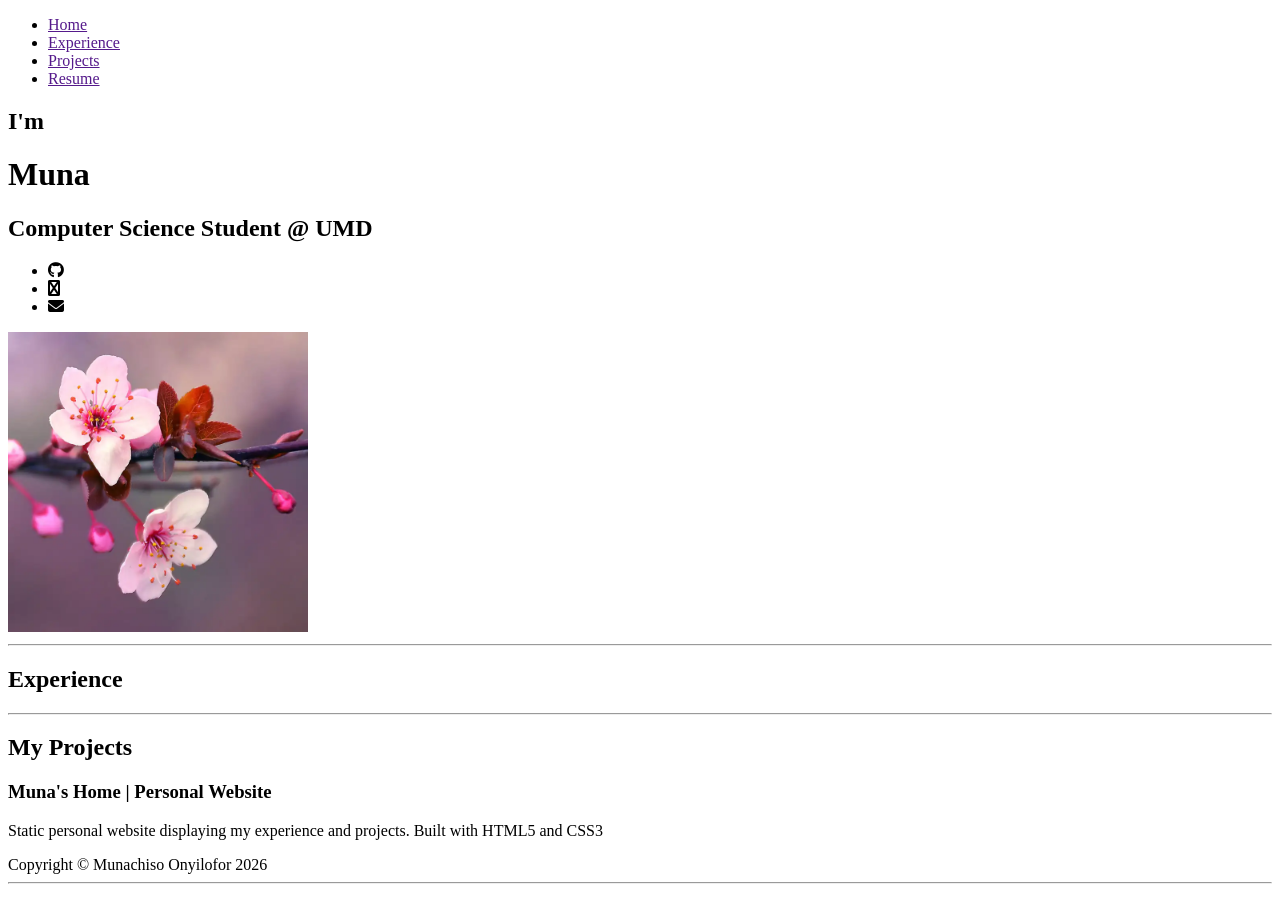
==== index.html @ 90db6a63 "Added initial HTML structure and some content on a project" ====
<!DOCTYPE html>
<html lang="en">
<head>
    <meta charset="UTF-8">
    <meta name="viewport" content="width=device-width, initial-scale=1.0">
    <link rel="stylesheet" href="https://cdnjs.cloudflare.com/ajax/libs/font-awesome/6.5.1/css/all.min.css">
    <title>Muna's Home</title>
</head>
<body>
    <nav>
        <ul>
            <li><a href="">Home</a></li>
            <li><a href="">Experience</a></li>
            <li><a href="">Projects</a></li>
            <li><a href="">Resume</a></li>
        </ul>
        
    </nav>

    <div id="front-page">
        <h2>I'm</h2>
        <h1>Muna</h1>
        <h2>Computer Science Student @ UMD</h2>

        <div id="socials">

            <ul>
                <li><i class="fa-brands fa-github"></i></li>
                <li><i class="fa fa-linkedin" aria-hidden="true"></i></li>
                <li><i class="fa-solid fa-envelope"></i></li>
            </ul>
        </div>


        <img src="./images/japanese-cherry-blossom.webp" alt="Picture of Japanese Cherry Blossom" width="300">
    </div>

    <hr>

    <div class="front-section" id="experience-section">
        <h2>Experience</h2>
    </div>

    <hr>

    <div class="front-section" id="project-section">
        <h2>My Projects</h2>

        <div class="project">
            <h3>Muna's Home | Personal Website</h3>
            <p>Static personal website displaying my experience and projects. Built with HTML5 and CSS3</p>
        </div>

        <div class="project">

        </div>

        <div class="project">

        </div>
    </div>

    <footer>Copyright &copy; Munachiso Onyilofor 2026</footer>

    <hr>
</body>
</html>
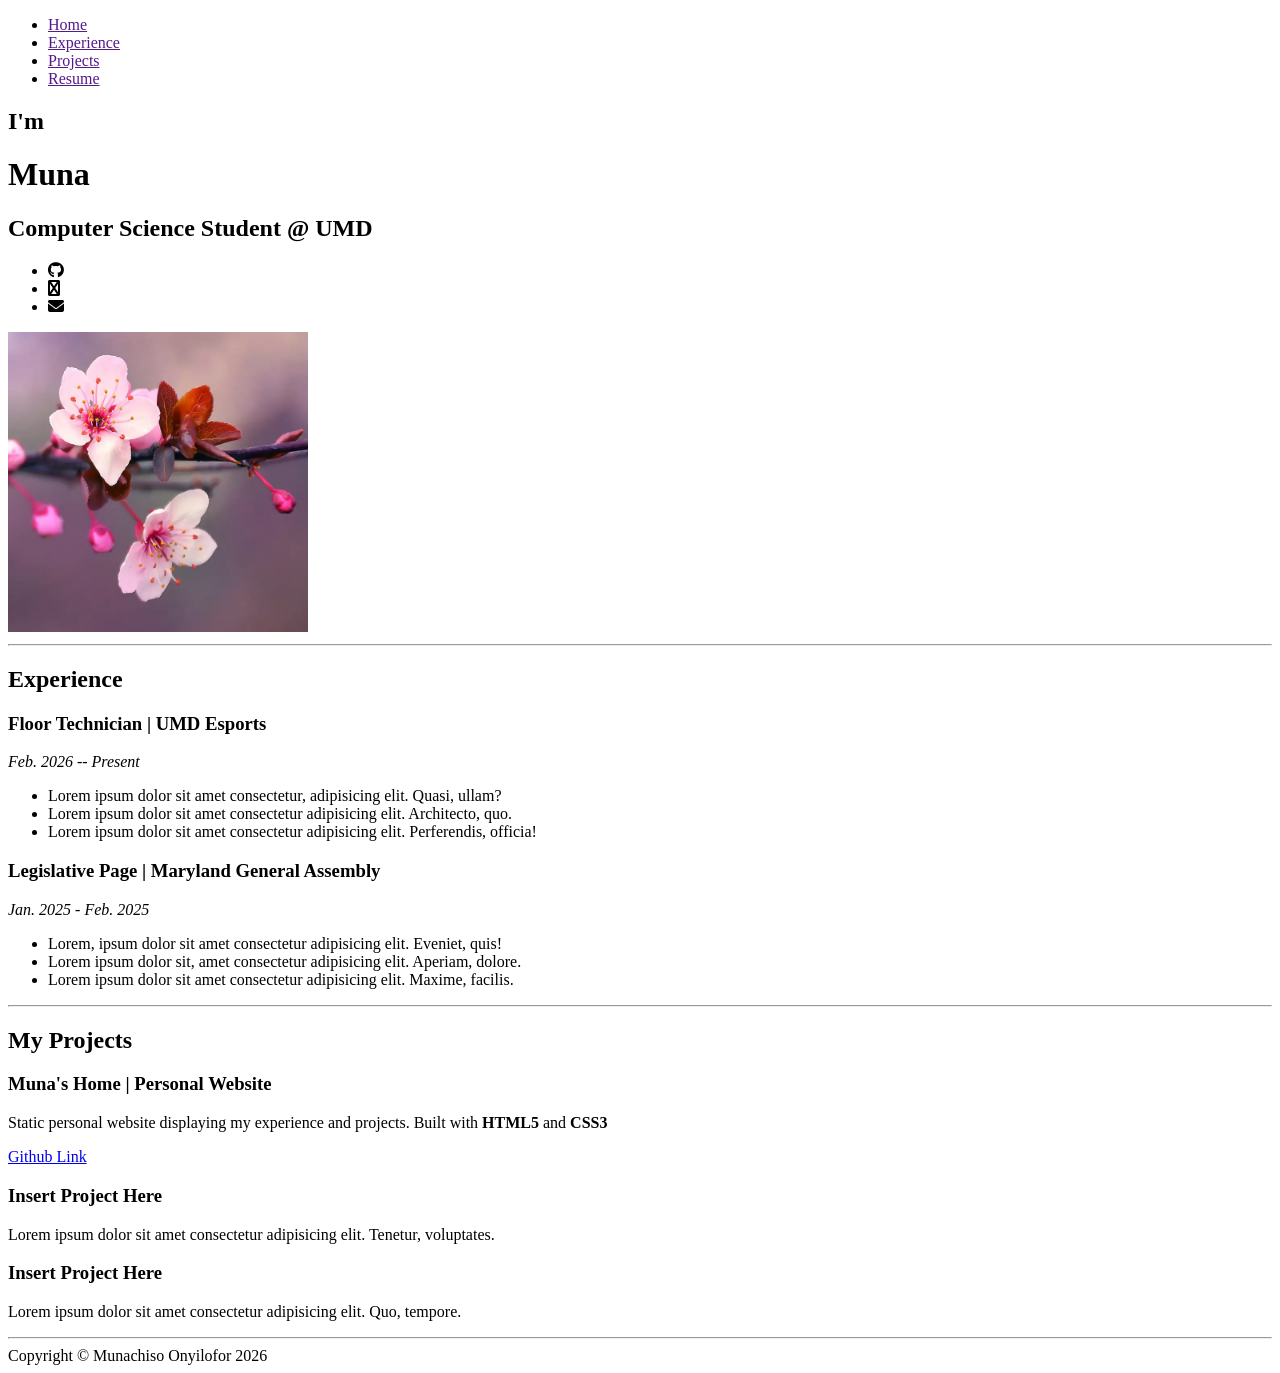
==== commit 23cc8842: "Added experiences to project" ====
--- a/index.html
+++ b/index.html
@@ -1,11 +1,13 @@
 <!DOCTYPE html>
 <html lang="en">
+
 <head>
     <meta charset="UTF-8">
     <meta name="viewport" content="width=device-width, initial-scale=1.0">
     <link rel="stylesheet" href="https://cdnjs.cloudflare.com/ajax/libs/font-awesome/6.5.1/css/all.min.css">
     <title>Muna's Home</title>
 </head>
+
 <body>
     <nav>
         <ul>
@@ -14,7 +16,7 @@
             <li><a href="">Projects</a></li>
             <li><a href="">Resume</a></li>
         </ul>
-        
+
     </nav>
 
     <div id="front-page">
@@ -39,6 +41,26 @@
 
     <div class="front-section" id="experience-section">
         <h2>Experience</h2>
+
+        <div class="experience">
+            <h3>Floor Technician | UMD Esports</h3>
+            <em>Feb. 2026 -- Present</em>
+            <ul>
+                <li>Lorem ipsum dolor sit amet consectetur, adipisicing elit. Quasi, ullam?</li>
+                <li>Lorem ipsum dolor sit amet consectetur adipisicing elit. Architecto, quo.</li>
+                <li>Lorem ipsum dolor sit amet consectetur adipisicing elit. Perferendis, officia!</li>
+            </ul>
+        </div>
+
+        <div class="experience">
+            <h3>Legislative Page | Maryland General Assembly</h3>
+            <em>Jan. 2025 - Feb. 2025</em>
+            <ul>
+                <li>Lorem, ipsum dolor sit amet consectetur adipisicing elit. Eveniet, quis!</li>
+                <li>Lorem ipsum dolor sit, amet consectetur adipisicing elit. Aperiam, dolore.</li>
+                <li>Lorem ipsum dolor sit amet consectetur adipisicing elit. Maxime, facilis.</li>
+            </ul>
+        </div>
     </div>
 
     <hr>
@@ -48,20 +70,29 @@
 
         <div class="project">
             <h3>Muna's Home | Personal Website</h3>
-            <p>Static personal website displaying my experience and projects. Built with HTML5 and CSS3</p>
+            <p>Static personal website displaying my experience and projects. Built with <strong>HTML5</strong> and
+                <strong>CSS3</strong></p>
+                <a href="https://github.com/muna-o/personal-website" title="Github">Github Link</a>
         </div>
 
         <div class="project">
-
+            <h3>Insert Project Here</h3>
+            <p>Lorem ipsum dolor sit amet consectetur adipisicing elit. Tenetur, voluptates.</p>
         </div>
 
         <div class="project">
-
+            <h3>Insert Project Here</h3>
+            <p>Lorem ipsum dolor sit amet consectetur adipisicing elit. Quo, tempore.</p>
         </div>
     </div>
 
+    <hr>
+
+    <div class="front-section" id="skills-section"></div>
+
     <footer>Copyright &copy; Munachiso Onyilofor 2026</footer>
 
-    <hr>
+    
 </body>
-</html>
+
+</html>
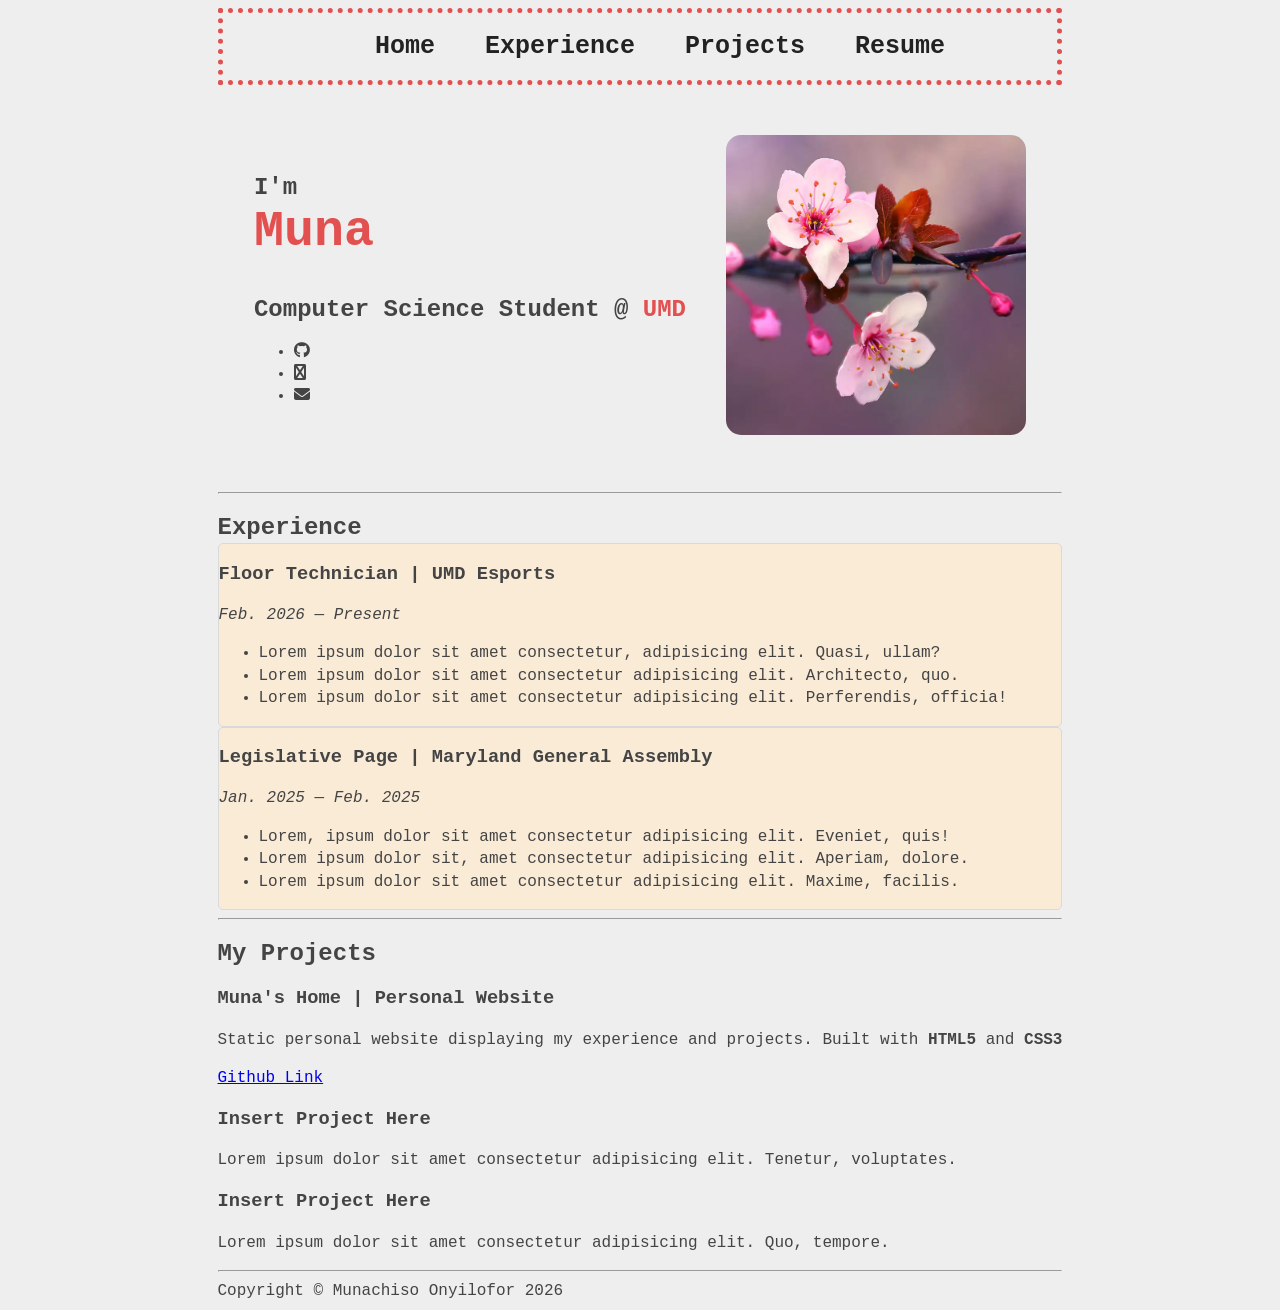
==== commit 9cf49f16: "Added basic styling to webpage. Background color, color, color scheme, centered text." ====
--- a/index.html
+++ b/index.html
@@ -5,36 +5,52 @@
     <meta charset="UTF-8">
     <meta name="viewport" content="width=device-width, initial-scale=1.0">
     <link rel="stylesheet" href="https://cdnjs.cloudflare.com/ajax/libs/font-awesome/6.5.1/css/all.min.css">
+    <link rel="stylesheet" href="styles.css">
     <title>Muna's Home</title>
 </head>
 
 <body>
-    <nav>
-        <ul>
-            <li><a href="">Home</a></li>
-            <li><a href="">Experience</a></li>
-            <li><a href="">Projects</a></li>
-            <li><a href="">Resume</a></li>
+
+</body>
+
+
+
+<div class="page-wrapper">
+
+    <!-- Navigation Bar To Go Through Page-->
+    <nav id="navigation-bar">
+        <ul class="main-nav">
+            <li><a href="index.html">Home</a></li>
+            <li><a href="#experience-section">Experience</a></li>
+            <li><a href="#project-section">Projects</a></li>
+            <li><a href="resume.html">Resume</a></li>
         </ul>
 
     </nav>
 
     <div id="front-page">
-        <h2>I'm</h2>
-        <h1>Muna</h1>
-        <h2>Computer Science Student @ UMD</h2>
 
-        <div id="socials">
+        <div class="left-side">
 
-            <ul>
-                <li><i class="fa-brands fa-github"></i></li>
-                <li><i class="fa fa-linkedin" aria-hidden="true"></i></li>
-                <li><i class="fa-solid fa-envelope"></i></li>
-            </ul>
+
+            <h2>I'm</h2>
+            <h1 id="title">Muna</h1>
+            <h2>Computer Science Student @ <span class="emphasized-text">UMD</span></h2>
+
+            <div id="socials">
+
+                <ul>
+                    <li><i class="fa-brands fa-github"></i></li>
+                    <li><i class="fa fa-linkedin" aria-hidden="true"></i></li>
+                    <li><i class="fa-solid fa-envelope"></i></li>
+                </ul>
+            </div>
         </div>
 
-
-        <img src="./images/japanese-cherry-blossom.webp" alt="Picture of Japanese Cherry Blossom" width="300">
+        <div class="right-side">
+            <img id="profile-pic" src="./images/japanese-cherry-blossom.webp" alt="Picture of Japanese Cherry Blossom"
+                width="300">
+        </div>
     </div>
 
     <hr>
@@ -44,7 +60,7 @@
 
         <div class="experience">
             <h3>Floor Technician | UMD Esports</h3>
-            <em>Feb. 2026 -- Present</em>
+            <em>Feb. 2026 &mdash; Present</em>
             <ul>
                 <li>Lorem ipsum dolor sit amet consectetur, adipisicing elit. Quasi, ullam?</li>
                 <li>Lorem ipsum dolor sit amet consectetur adipisicing elit. Architecto, quo.</li>
@@ -54,7 +70,7 @@
 
         <div class="experience">
             <h3>Legislative Page | Maryland General Assembly</h3>
-            <em>Jan. 2025 - Feb. 2025</em>
+            <em>Jan. 2025 &mdash; Feb. 2025</em>
             <ul>
                 <li>Lorem, ipsum dolor sit amet consectetur adipisicing elit. Eveniet, quis!</li>
                 <li>Lorem ipsum dolor sit, amet consectetur adipisicing elit. Aperiam, dolore.</li>
@@ -71,8 +87,9 @@
         <div class="project">
             <h3>Muna's Home | Personal Website</h3>
             <p>Static personal website displaying my experience and projects. Built with <strong>HTML5</strong> and
-                <strong>CSS3</strong></p>
-                <a href="https://github.com/muna-o/personal-website" title="Github">Github Link</a>
+                <strong>CSS3</strong>
+            </p>
+            <a href="https://github.com/muna-o/personal-website" title="Github">Github Link</a>
         </div>
 
         <div class="project">
@@ -92,7 +109,7 @@
 
     <footer>Copyright &copy; Munachiso Onyilofor 2026</footer>
 
-    
+</div>
 </body>
 
 </html>
--- a/styles.css
+++ b/styles.css
@@ -0,0 +1,96 @@
+body {
+    line-height: 1.4;
+    background-color: #EEEEEE;
+    font-family: 'Courier New', Courier, monospace;
+    color: #444;
+    font-size: 16px;
+
+    display: flex;
+    align-items: center;
+    justify-content: center;
+}
+
+#navigation-bar {
+    display: flex;
+    align-items: center;
+    justify-content: center;
+    border: rgb(226, 80, 80) dotted 5px;
+}
+
+.main-nav {
+    display: flex;
+    flex: wrap;
+    list-style: none;
+    gap: 50px;
+    align-items: center;
+
+}
+
+.main-nav ul {
+    padding: 0.5em 1em;
+    display: block;
+    margin: 0;
+    padding: 0;
+}
+
+.main-nav a {
+    text-decoration: none;
+    color: #222222;
+    font-weight: bold;
+}
+
+.main-nav li a {
+    font-size: 25px;
+
+}
+
+#front-page {
+    margin-top: 50px;
+    margin-bottom: 50px;
+    align-items: center;
+    justify-content: center;
+    display: flex;
+
+}
+
+#front-page .left-side {
+    margin-right: 20px;
+}
+
+#front-page .right-side {
+    margin-left: 20px;
+}
+
+h1 {
+    color: rgb(226, 80, 80);
+    font-size: 50px;
+}
+
+h1,
+h2,
+h3 {
+    line-height: 1.2
+}
+
+#profile-pic {
+    border-radius: 15px;
+}
+
+h2 {
+    margin-bottom: 0px;
+}
+
+#title {
+    margin-top: 0px;
+}
+
+.experience {
+    background-color: antiquewhite;
+    border: 1px solid hsl(0, 0%, 85%);
+    border-radius: 5px;
+
+}
+
+.emphasized-text {
+    color: rgb(226, 80, 80);
+}
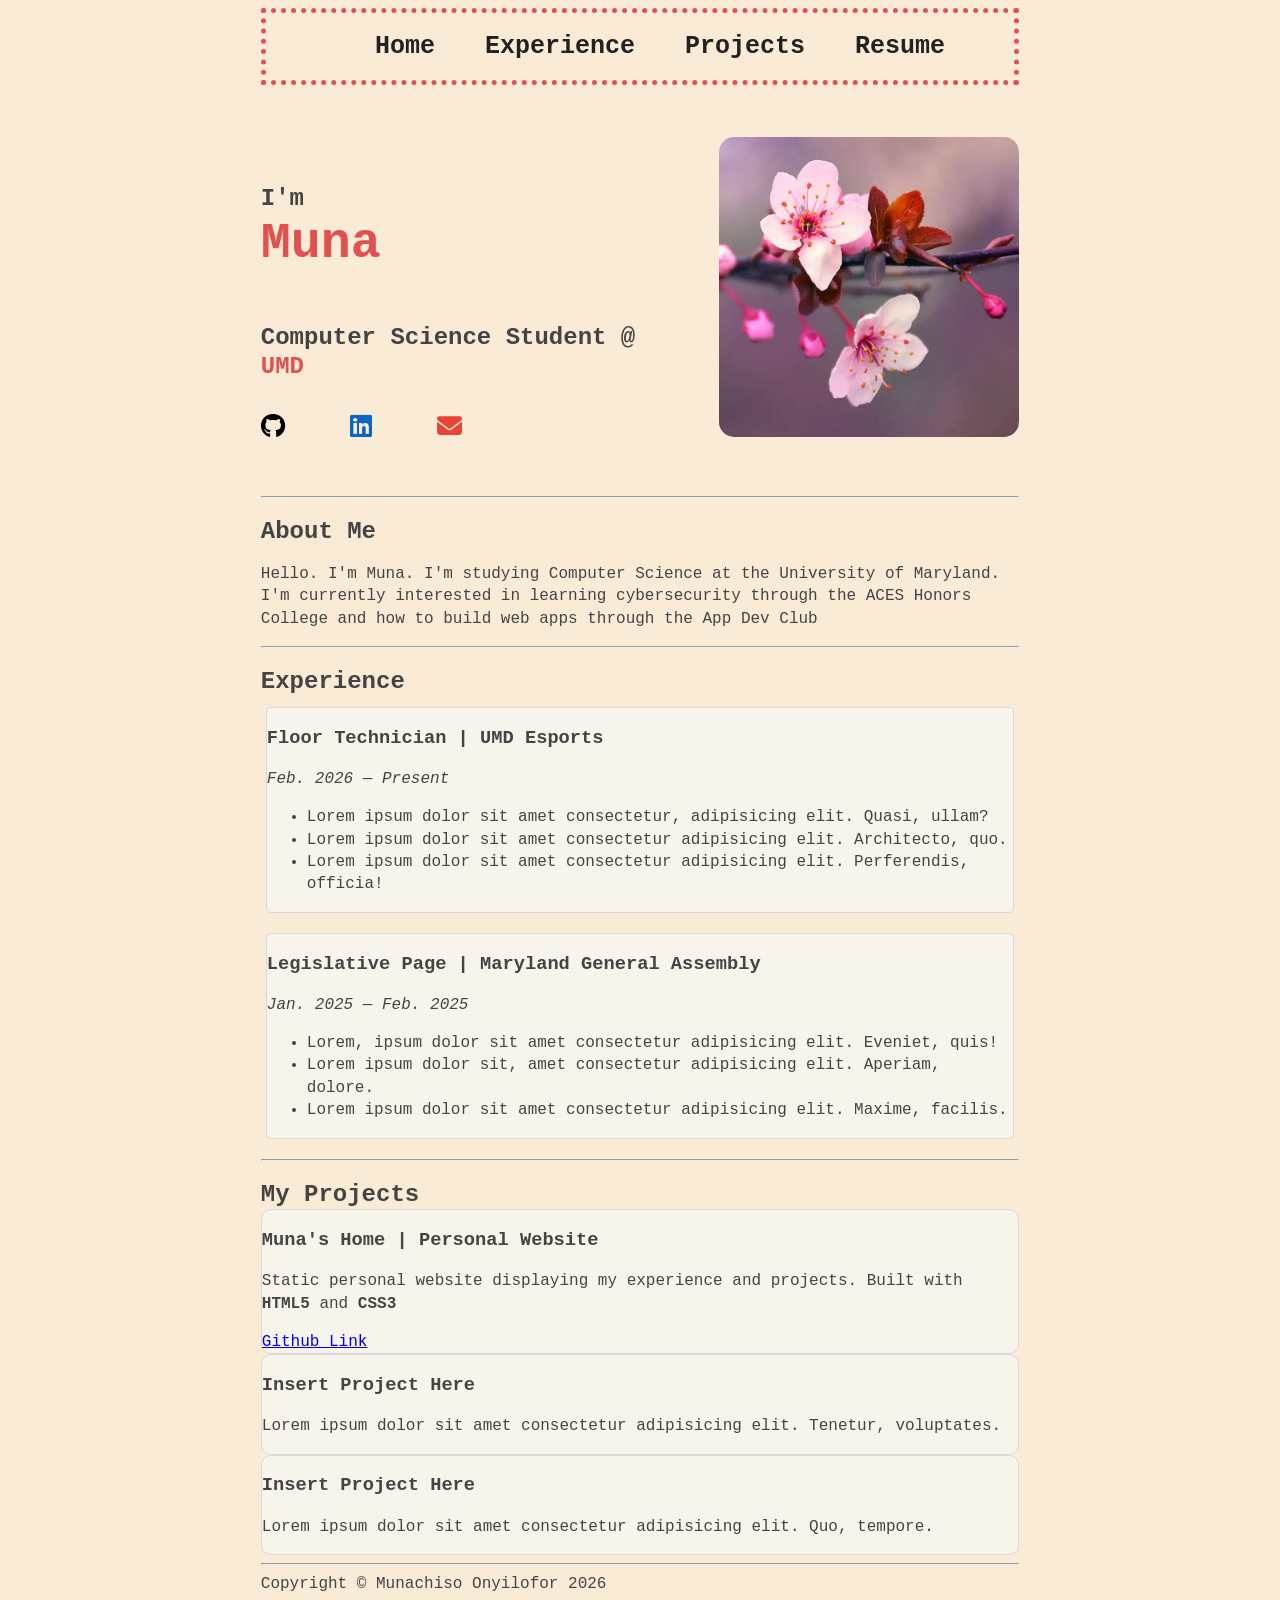
==== commit 7c0a40c7: "Added styling to socials icons" ====
--- a/index.html
+++ b/index.html
@@ -11,105 +11,113 @@
 
 <body>
 
-</body>
 
 
+    <div class="page-wrapper">
 
-<div class="page-wrapper">
+        <!-- Navigation Bar To Go Through Page-->
+        <nav id="navigation-bar">
+            <ul class="main-nav">
+                <li><a href="index.html">Home</a></li>
+                <li><a href="#experience-section">Experience</a></li>
+                <li><a href="#project-section">Projects</a></li>
+                <li><a href="resume.html">Resume</a></li>
+            </ul>
 
-    <!-- Navigation Bar To Go Through Page-->
-    <nav id="navigation-bar">
-        <ul class="main-nav">
-            <li><a href="index.html">Home</a></li>
-            <li><a href="#experience-section">Experience</a></li>
-            <li><a href="#project-section">Projects</a></li>
-            <li><a href="resume.html">Resume</a></li>
-        </ul>
+        </nav>
 
-    </nav>
+        <div id="front-page">
 
-    <div id="front-page">
-
-        <div class="left-side">
+            <div class="left-side">
 
 
-            <h2>I'm</h2>
-            <h1 id="title">Muna</h1>
-            <h2>Computer Science Student @ <span class="emphasized-text">UMD</span></h2>
+                <h2>I'm</h2>
+                <h1 id="title">Muna</h1>
+                <h2>Computer Science Student @ <span class="emphasized-text">UMD</span></h2>
 
-            <div id="socials">
+                <div id="socials">
+                    <ul>
+                        <li><a href="https://github.com/muna-o" target="_blank"><span class="github-icon"><i
+                                        class="fa-brands fa-github"></i></span></a></li>
+                        <li><a href="https://www.linkedin.com/in/munachiso-onyilofor-611971385/" target="_blank"><span class="linkedin-icon"><i
+                                    class="fa-brands fa-linkedin"></i></span></a></li>
+                        <li><a href="mailto:munao@terpmail.umd.edu" target="_blank"><span class="email-icon"><i class="fa-solid fa-envelope"></i></span></a></li>
+                    </ul>
+                </div>
+            </div>
 
+            <div class="right-side">
+                <img id="profile-pic" src="./images/japanese-cherry-blossom.webp"
+                    alt="Picture of Japanese Cherry Blossom" width="300">
+            </div>
+        </div>
+
+        <hr>
+
+        <div class="about-me">
+            <h2>About Me</h2>
+            <p>Hello. I'm Muna. I'm studying Computer Science at the University of Maryland. I'm currently interested in
+                learning cybersecurity through the ACES Honors College and how to build web apps through the App Dev
+                Club</p>
+        </div>
+
+        <hr>
+
+        <div class="front-section" id="experience-section">
+            <h2>Experience</h2>
+
+            <div class="experience">
+                <h3>Floor Technician | UMD Esports</h3>
+                <em>Feb. 2026 &mdash; Present</em>
                 <ul>
-                    <li><i class="fa-brands fa-github"></i></li>
-                    <li><i class="fa fa-linkedin" aria-hidden="true"></i></li>
-                    <li><i class="fa-solid fa-envelope"></i></li>
+                    <li>Lorem ipsum dolor sit amet consectetur, adipisicing elit. Quasi, ullam?</li>
+                    <li>Lorem ipsum dolor sit amet consectetur adipisicing elit. Architecto, quo.</li>
+                    <li>Lorem ipsum dolor sit amet consectetur adipisicing elit. Perferendis, officia!</li>
+                </ul>
+            </div>
+
+            <div class="experience">
+                <h3>Legislative Page | Maryland General Assembly</h3>
+                <em>Jan. 2025 &mdash; Feb. 2025</em>
+                <ul>
+                    <li>Lorem, ipsum dolor sit amet consectetur adipisicing elit. Eveniet, quis!</li>
+                    <li>Lorem ipsum dolor sit, amet consectetur adipisicing elit. Aperiam, dolore.</li>
+                    <li>Lorem ipsum dolor sit amet consectetur adipisicing elit. Maxime, facilis.</li>
                 </ul>
             </div>
         </div>
 
-        <div class="right-side">
-            <img id="profile-pic" src="./images/japanese-cherry-blossom.webp" alt="Picture of Japanese Cherry Blossom"
-                width="300">
-        </div>
-    </div>
+        <hr>
 
-    <hr>
+        <div class="front-section" id="project-section">
+            <h2>My Projects</h2>
 
-    <div class="front-section" id="experience-section">
-        <h2>Experience</h2>
+            <div class="project">
+                <h3>Muna's Home | Personal Website</h3>
+                <p>Static personal website displaying my experience and projects. Built with <strong>HTML5</strong> and
+                    <strong>CSS3</strong>
+                </p>
+                <a href="https://github.com/muna-o/personal-website" title="Github">Github Link</a>
+            </div>
 
-        <div class="experience">
-            <h3>Floor Technician | UMD Esports</h3>
-            <em>Feb. 2026 &mdash; Present</em>
-            <ul>
-                <li>Lorem ipsum dolor sit amet consectetur, adipisicing elit. Quasi, ullam?</li>
-                <li>Lorem ipsum dolor sit amet consectetur adipisicing elit. Architecto, quo.</li>
-                <li>Lorem ipsum dolor sit amet consectetur adipisicing elit. Perferendis, officia!</li>
-            </ul>
+            <div class="project">
+                <h3>Insert Project Here</h3>
+                <p>Lorem ipsum dolor sit amet consectetur adipisicing elit. Tenetur, voluptates.</p>
+            </div>
+
+            <div class="project">
+                <h3>Insert Project Here</h3>
+                <p>Lorem ipsum dolor sit amet consectetur adipisicing elit. Quo, tempore.</p>
+            </div>
         </div>
 
-        <div class="experience">
-            <h3>Legislative Page | Maryland General Assembly</h3>
-            <em>Jan. 2025 &mdash; Feb. 2025</em>
-            <ul>
-                <li>Lorem, ipsum dolor sit amet consectetur adipisicing elit. Eveniet, quis!</li>
-                <li>Lorem ipsum dolor sit, amet consectetur adipisicing elit. Aperiam, dolore.</li>
-                <li>Lorem ipsum dolor sit amet consectetur adipisicing elit. Maxime, facilis.</li>
-            </ul>
-        </div>
+        <hr>
+
+        <div class="front-section" id="skills-section"></div>
+
+        <footer>Copyright &copy; Munachiso Onyilofor 2026</footer>
+
     </div>
-
-    <hr>
-
-    <div class="front-section" id="project-section">
-        <h2>My Projects</h2>
-
-        <div class="project">
-            <h3>Muna's Home | Personal Website</h3>
-            <p>Static personal website displaying my experience and projects. Built with <strong>HTML5</strong> and
-                <strong>CSS3</strong>
-            </p>
-            <a href="https://github.com/muna-o/personal-website" title="Github">Github Link</a>
-        </div>
-
-        <div class="project">
-            <h3>Insert Project Here</h3>
-            <p>Lorem ipsum dolor sit amet consectetur adipisicing elit. Tenetur, voluptates.</p>
-        </div>
-
-        <div class="project">
-            <h3>Insert Project Here</h3>
-            <p>Lorem ipsum dolor sit amet consectetur adipisicing elit. Quo, tempore.</p>
-        </div>
-    </div>
-
-    <hr>
-
-    <div class="front-section" id="skills-section"></div>
-
-    <footer>Copyright &copy; Munachiso Onyilofor 2026</footer>
-
-</div>
 </body>
 
 </html>
--- a/styles.css
+++ b/styles.css
@@ -1,13 +1,18 @@
 body {
     line-height: 1.4;
-    background-color: #EEEEEE;
+    background-color: antiquewhite;
     font-family: 'Courier New', Courier, monospace;
     color: #444;
     font-size: 16px;
 
-    display: flex;
-    align-items: center;
-    justify-content: center;
+    
+}
+
+.page-wrapper {
+    
+
+    max-width: 60%;
+    margin: 0 auto;
 }
 
 #navigation-bar {
@@ -19,7 +24,7 @@
 
 .main-nav {
     display: flex;
-    flex: wrap;
+    flex-wrap: wrap;
     list-style: none;
     gap: 50px;
     align-items: center;
@@ -53,12 +58,54 @@
 
 }
 
+#front-page h2 {
+    margin-top: 50px;
+}
+
 #front-page .left-side {
     margin-right: 20px;
 }
 
 #front-page .right-side {
-    margin-left: 20px;
+    margin-left: 50px;
+}
+
+#socials {
+    margin-top: 30px;
+    margin-bottom: 0px;
+    
+}
+
+#socials ul {
+    display: flex;
+    gap: 65px;
+    padding: 0;
+    margin: 0;
+    
+}
+
+#socials li{
+    list-style: none;
+    font-size: 25px;
+    
+}
+
+#socials a {
+    padding: 0;
+    margin: 0;
+    color: blue
+}
+
+#socials .github-icon {
+    color: black;
+}
+
+#socials .linkedin-icon {
+    color: #0A66C2;
+}
+
+#socials .email-icon {
+    color: #EA4335;
 }
 
 h1 {
@@ -85,10 +132,17 @@
 }
 
 .experience {
-    background-color: antiquewhite;
+    background-color: #f7f4eb;
     border: 1px solid hsl(0, 0%, 85%);
     border-radius: 5px;
+    margin: 10px 5px 20px 5px;
 
+}
+
+.project {
+    background-color: #f7f4eb;
+    border: 1px solid hsl(0, 0%, 85%);
+    border-radius : 10px;
 }
 
 .emphasized-text {
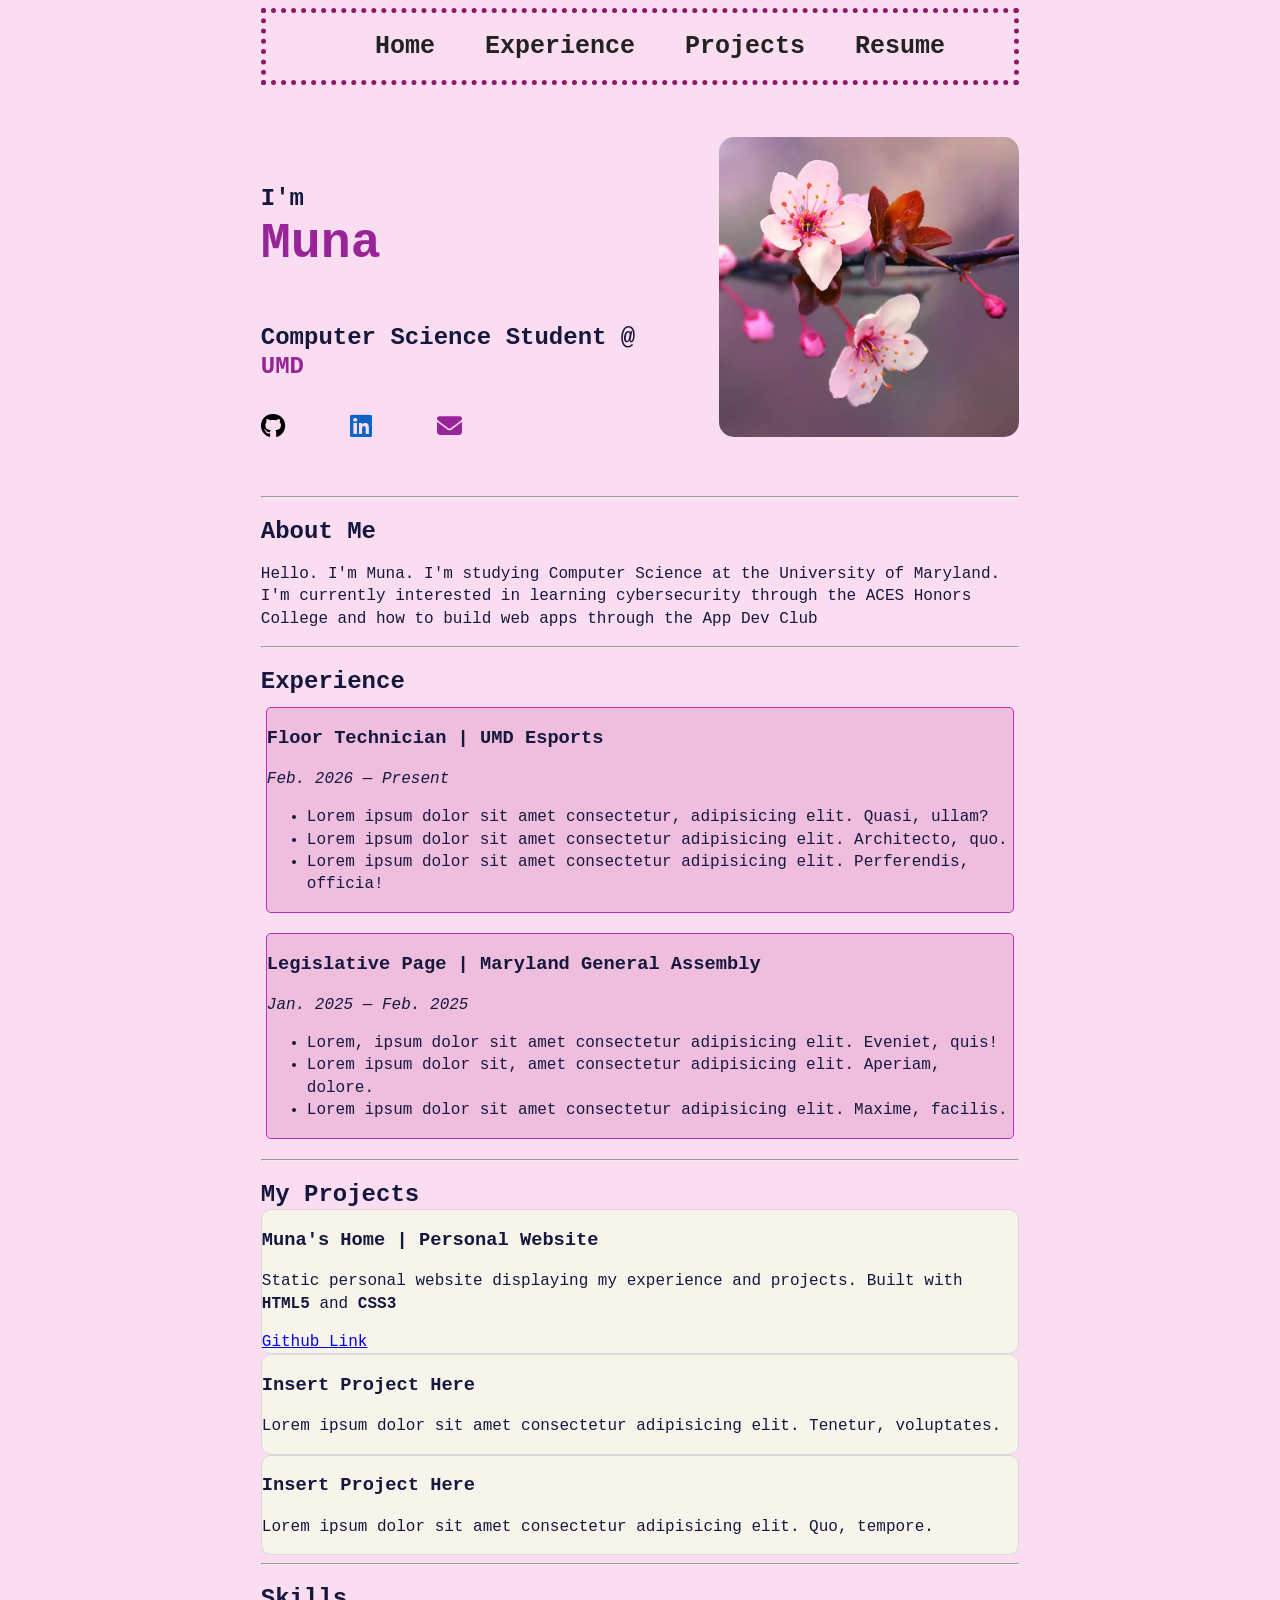
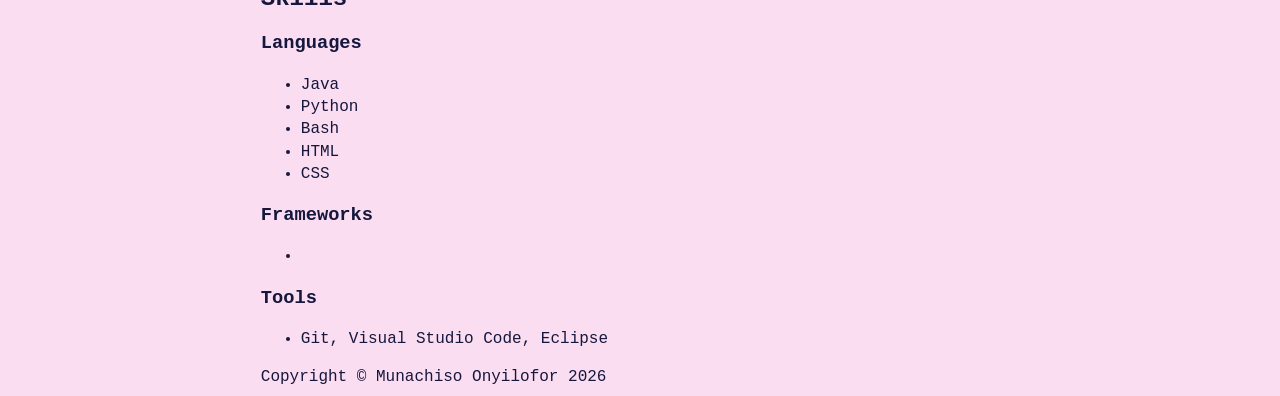
==== commit a7b3b8a4: "Complete style change (purple aesthetic)" ====
--- a/index.html
+++ b/index.html
@@ -113,7 +113,25 @@
 
         <hr>
 
-        <div class="front-section" id="skills-section"></div>
+        <div class="front-section" id="skills-section">
+            <h2>Skills</h2>
+            <h3>Languages</h3>
+            <ul>
+                <li>Java</li>
+                <li>Python</li>
+                <li>Bash</li>
+                <li>HTML</li>
+                <li>CSS</li>
+            </ul>
+            <h3>Frameworks</h3>
+            <ul>
+                <li></li>
+            </ul>
+            <h3>Tools</h3>
+            <ul>
+                <li>Git, Visual Studio Code, Eclipse</li>
+            </ul>
+        </div>
 
         <footer>Copyright &copy; Munachiso Onyilofor 2026</footer>
 
--- a/styles.css
+++ b/styles.css
@@ -1,8 +1,8 @@
 body {
     line-height: 1.4;
-    background-color: antiquewhite;
+    background-color: #fbddf1;
     font-family: 'Courier New', Courier, monospace;
-    color: #444;
+    color: #15173D;
     font-size: 16px;
 
     
@@ -10,7 +10,6 @@
 
 .page-wrapper {
     
-
     max-width: 60%;
     margin: 0 auto;
 }
@@ -19,7 +18,7 @@
     display: flex;
     align-items: center;
     justify-content: center;
-    border: rgb(226, 80, 80) dotted 5px;
+    border: #8f1867 dotted 5px;
 }
 
 .main-nav {
@@ -105,11 +104,11 @@
 }
 
 #socials .email-icon {
-    color: #EA4335;
+    color: #982598;
 }
 
 h1 {
-    color: rgb(226, 80, 80);
+    color: #982598;
     font-size: 50px;
 }
 
@@ -129,11 +128,12 @@
 
 #title {
     margin-top: 0px;
+    color:#982598;
 }
 
 .experience {
-    background-color: #f7f4eb;
-    border: 1px solid hsl(0, 0%, 85%);
+    background-color: #efbede;
+    border: 1px solid hsl(300, 59%, 45%);
     border-radius: 5px;
     margin: 10px 5px 20px 5px;
 
@@ -146,5 +146,5 @@
 }
 
 .emphasized-text {
-    color: rgb(226, 80, 80);
+    color: #982598;
 }
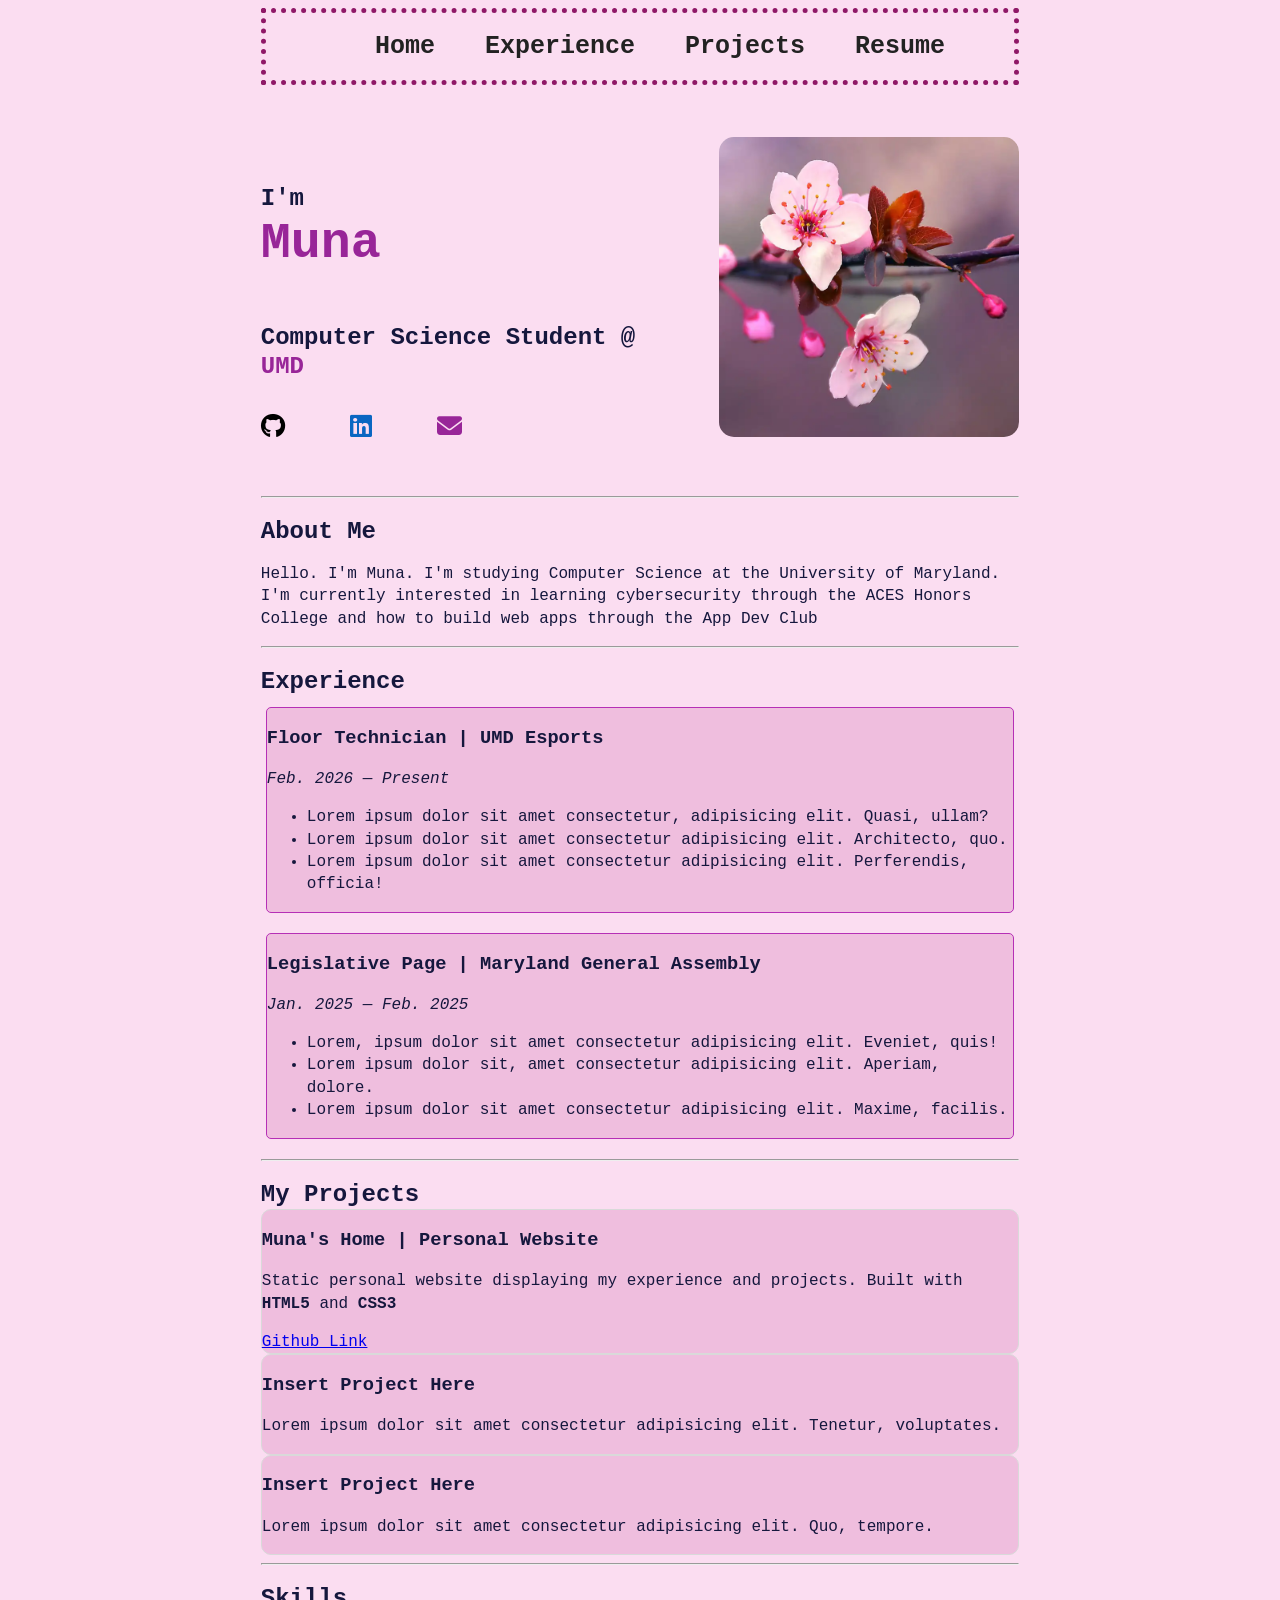
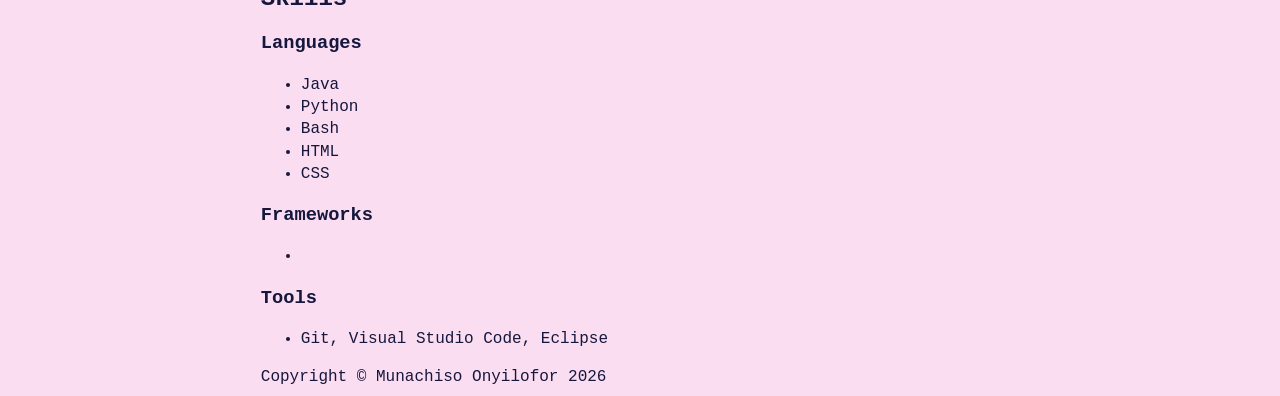
==== commit e31085eb: "Changed color scheme (courtesy of Shakira Ali @ Hack4Impact)" ====
--- a/index.html
+++ b/index.html
@@ -39,9 +39,10 @@
                     <ul>
                         <li><a href="https://github.com/muna-o" target="_blank"><span class="github-icon"><i
                                         class="fa-brands fa-github"></i></span></a></li>
-                        <li><a href="https://www.linkedin.com/in/munachiso-onyilofor-611971385/" target="_blank"><span class="linkedin-icon"><i
-                                    class="fa-brands fa-linkedin"></i></span></a></li>
-                        <li><a href="mailto:munao@terpmail.umd.edu" target="_blank"><span class="email-icon"><i class="fa-solid fa-envelope"></i></span></a></li>
+                        <li><a href="https://www.linkedin.com/in/munachiso-onyilofor-611971385/" target="_blank"><span
+                                    class="linkedin-icon"><i class="fa-brands fa-linkedin"></i></span></a></li>
+                        <li><a href="mailto:munao@terpmail.umd.edu" target="_blank"><span class="email-icon"><i
+                                        class="fa-solid fa-envelope"></i></span></a></li>
                     </ul>
                 </div>
             </div>
@@ -92,22 +93,25 @@
         <div class="front-section" id="project-section">
             <h2>My Projects</h2>
 
-            <div class="project">
-                <h3>Muna's Home | Personal Website</h3>
-                <p>Static personal website displaying my experience and projects. Built with <strong>HTML5</strong> and
-                    <strong>CSS3</strong>
-                </p>
-                <a href="https://github.com/muna-o/personal-website" title="Github">Github Link</a>
-            </div>
+            <div class="list-of-projects">
+                <div class="project">
+                    <h3>Muna's Home | Personal Website</h3>
+                    <p>Static personal website displaying my experience and projects. Built with <strong>HTML5</strong>
+                        and
+                        <strong>CSS3</strong>
+                    </p>
+                    <a href="https://github.com/muna-o/personal-website" title="Github">Github Link</a>
+                </div>
 
-            <div class="project">
-                <h3>Insert Project Here</h3>
-                <p>Lorem ipsum dolor sit amet consectetur adipisicing elit. Tenetur, voluptates.</p>
-            </div>
+                <div class="project">
+                    <h3>Insert Project Here</h3>
+                    <p>Lorem ipsum dolor sit amet consectetur adipisicing elit. Tenetur, voluptates.</p>
+                </div>
 
-            <div class="project">
-                <h3>Insert Project Here</h3>
-                <p>Lorem ipsum dolor sit amet consectetur adipisicing elit. Quo, tempore.</p>
+                <div class="project">
+                    <h3>Insert Project Here</h3>
+                    <p>Lorem ipsum dolor sit amet consectetur adipisicing elit. Quo, tempore.</p>
+                </div>
             </div>
         </div>
 
--- a/styles.css
+++ b/styles.css
@@ -140,7 +140,7 @@
 }
 
 .project {
-    background-color: #f7f4eb;
+    background-color: #efbede;
     border: 1px solid hsl(0, 0%, 85%);
     border-radius : 10px;
 }
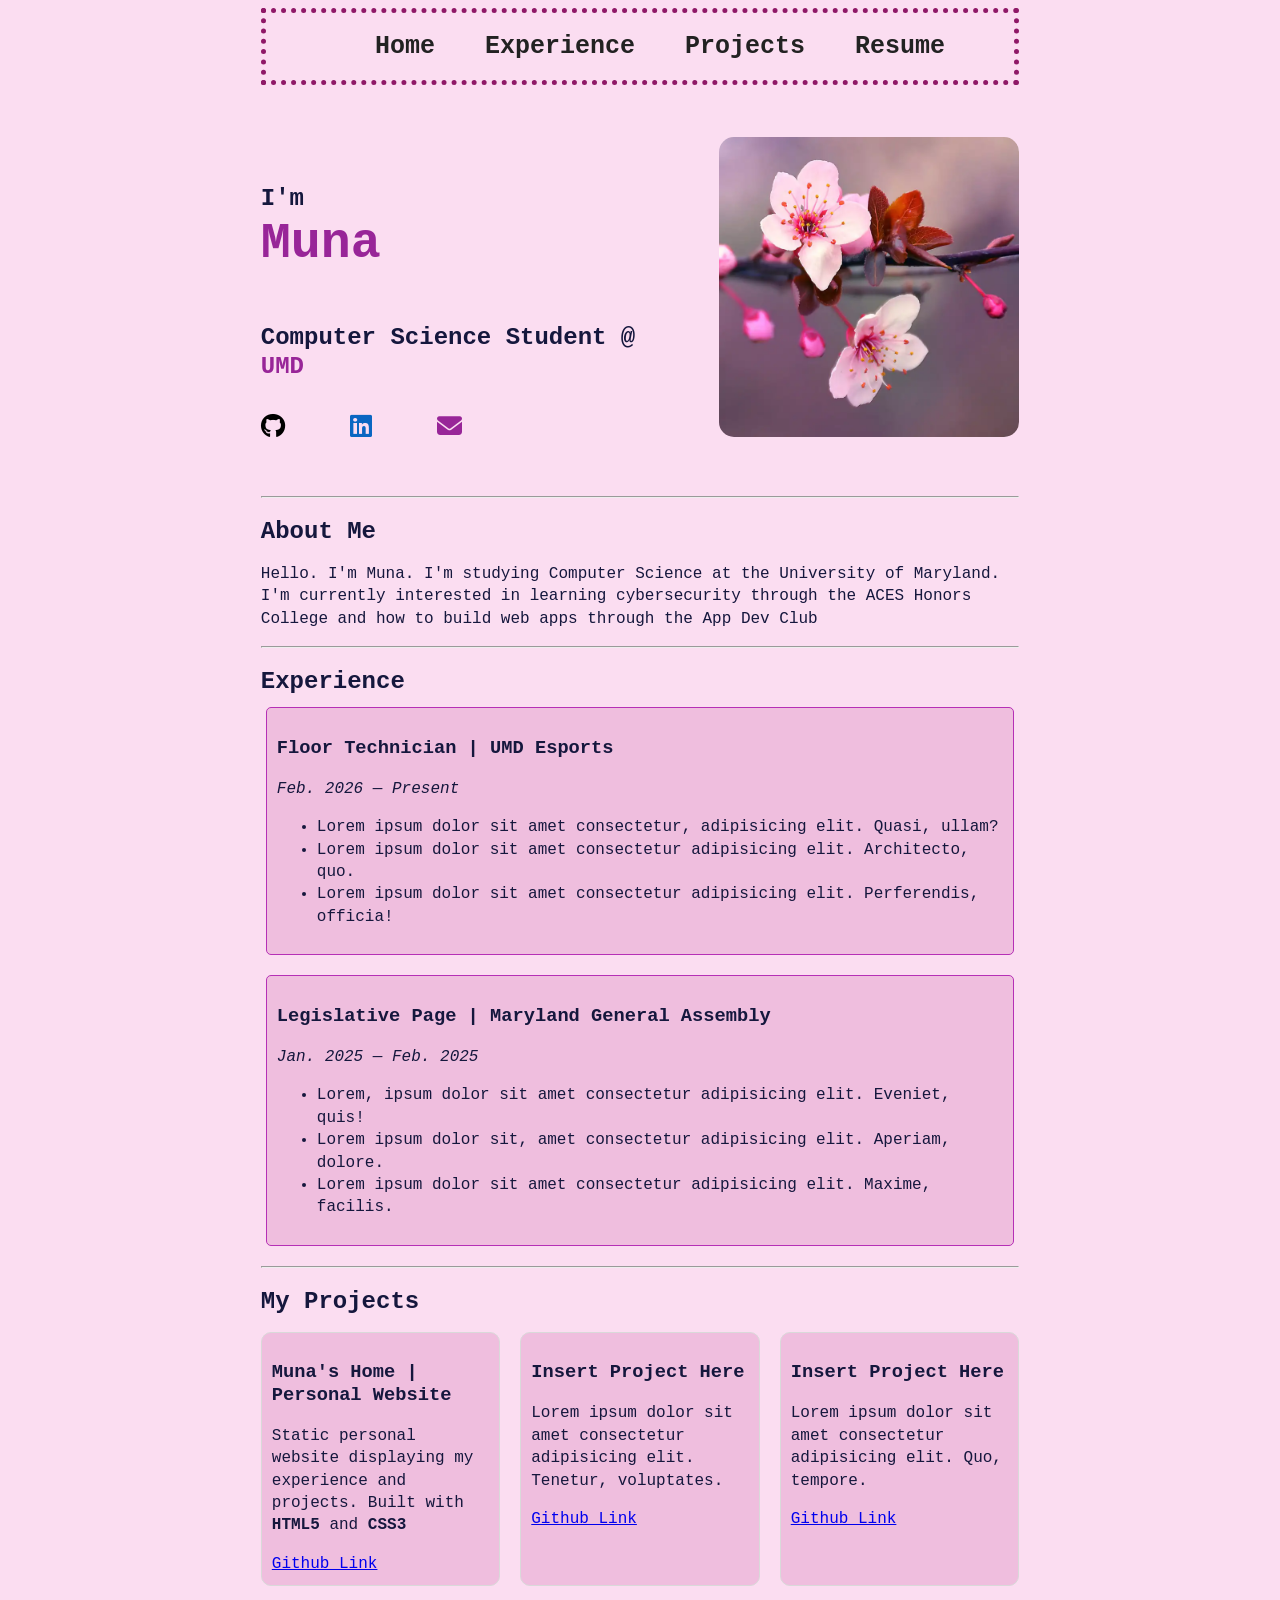
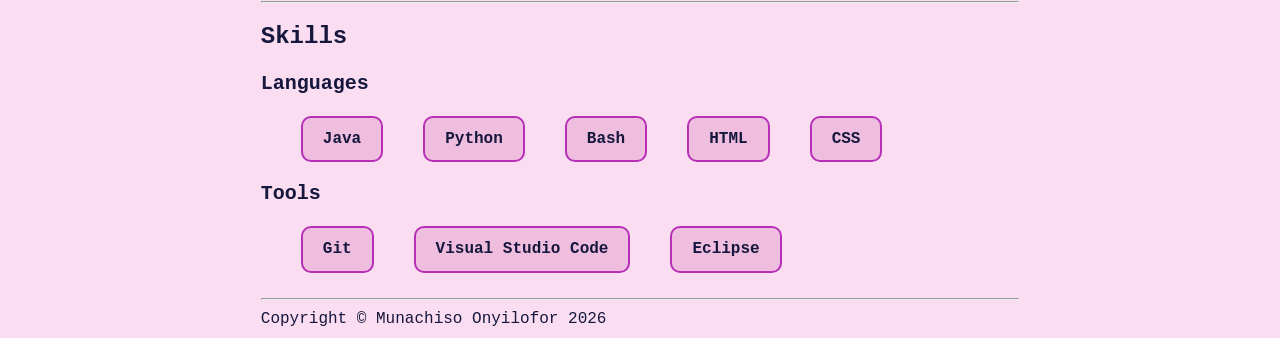
==== commit a785330d: "Styled known languages and tools to look like blocks, adjusted padding of experience and project blo" ====
--- a/index.html
+++ b/index.html
@@ -21,7 +21,7 @@
                 <li><a href="index.html">Home</a></li>
                 <li><a href="#experience-section">Experience</a></li>
                 <li><a href="#project-section">Projects</a></li>
-                <li><a href="resume.html">Resume</a></li>
+                <li><a href="my_resume.pdf">Resume</a></li>
             </ul>
 
         </nav>
@@ -106,37 +106,39 @@
                 <div class="project">
                     <h3>Insert Project Here</h3>
                     <p>Lorem ipsum dolor sit amet consectetur adipisicing elit. Tenetur, voluptates.</p>
+                    <a href="#">Github Link</a>
                 </div>
 
                 <div class="project">
                     <h3>Insert Project Here</h3>
                     <p>Lorem ipsum dolor sit amet consectetur adipisicing elit. Quo, tempore.</p>
+                    <a href="#">Github Link</a>
                 </div>
             </div>
         </div>
 
         <hr>
 
-        <div class="front-section" id="skills-section">
+        <div class="front-section skills-section">
             <h2>Skills</h2>
             <h3>Languages</h3>
-            <ul>
+            <ul class="list-of-skills">
                 <li>Java</li>
                 <li>Python</li>
                 <li>Bash</li>
                 <li>HTML</li>
                 <li>CSS</li>
             </ul>
-            <h3>Frameworks</h3>
-            <ul>
-                <li></li>
-            </ul>
+        
             <h3>Tools</h3>
-            <ul>
-                <li>Git, Visual Studio Code, Eclipse</li>
+            <ul class="list-of-skills">
+                <li>Git</li>
+                <li>Visual Studio Code</li>
+                <li>Eclipse</li>
             </ul>
         </div>
 
+        <hr>
         <footer>Copyright &copy; Munachiso Onyilofor 2026</footer>
 
     </div>
--- a/styles.css
+++ b/styles.css
@@ -136,15 +136,55 @@
     border: 1px solid hsl(300, 59%, 45%);
     border-radius: 5px;
     margin: 10px 5px 20px 5px;
+    padding: 10px;
 
+}
+
+.list-of-projects {
+    margin-top: 15px;
+    display: flex;
+    justify-content: space-between;
+    gap: 20px;
+    margin-bottom: 15px;
 }
 
 .project {
     background-color: #efbede;
     border: 1px solid hsl(0, 0%, 85%);
     border-radius : 10px;
+    padding: 10px;
+    flex: 1;
 }
 
 .emphasized-text {
     color: #982598;
+}
+
+.skills-section {
+    margin-bottom: 25px;
+}
+.skills-section h3{
+    font-size: 20px;
+    
+}
+
+.list-of-skills {
+    display: flex;
+    gap: 40px;
+    justify-content: start
+}
+.list-of-skills li {
+
+    font-weight: bold;
+    flex-wrap: wrap;
+    background-color: #efbede;
+    border: 2px solid hsl(300, 59%, 45%);
+    border-radius: 10px;
+
+    list-style-type: none;
+    padding-left: 20px;
+    padding-right: 20px;
+    padding-top: 10px;
+    padding-bottom: 10px;
+
 }
